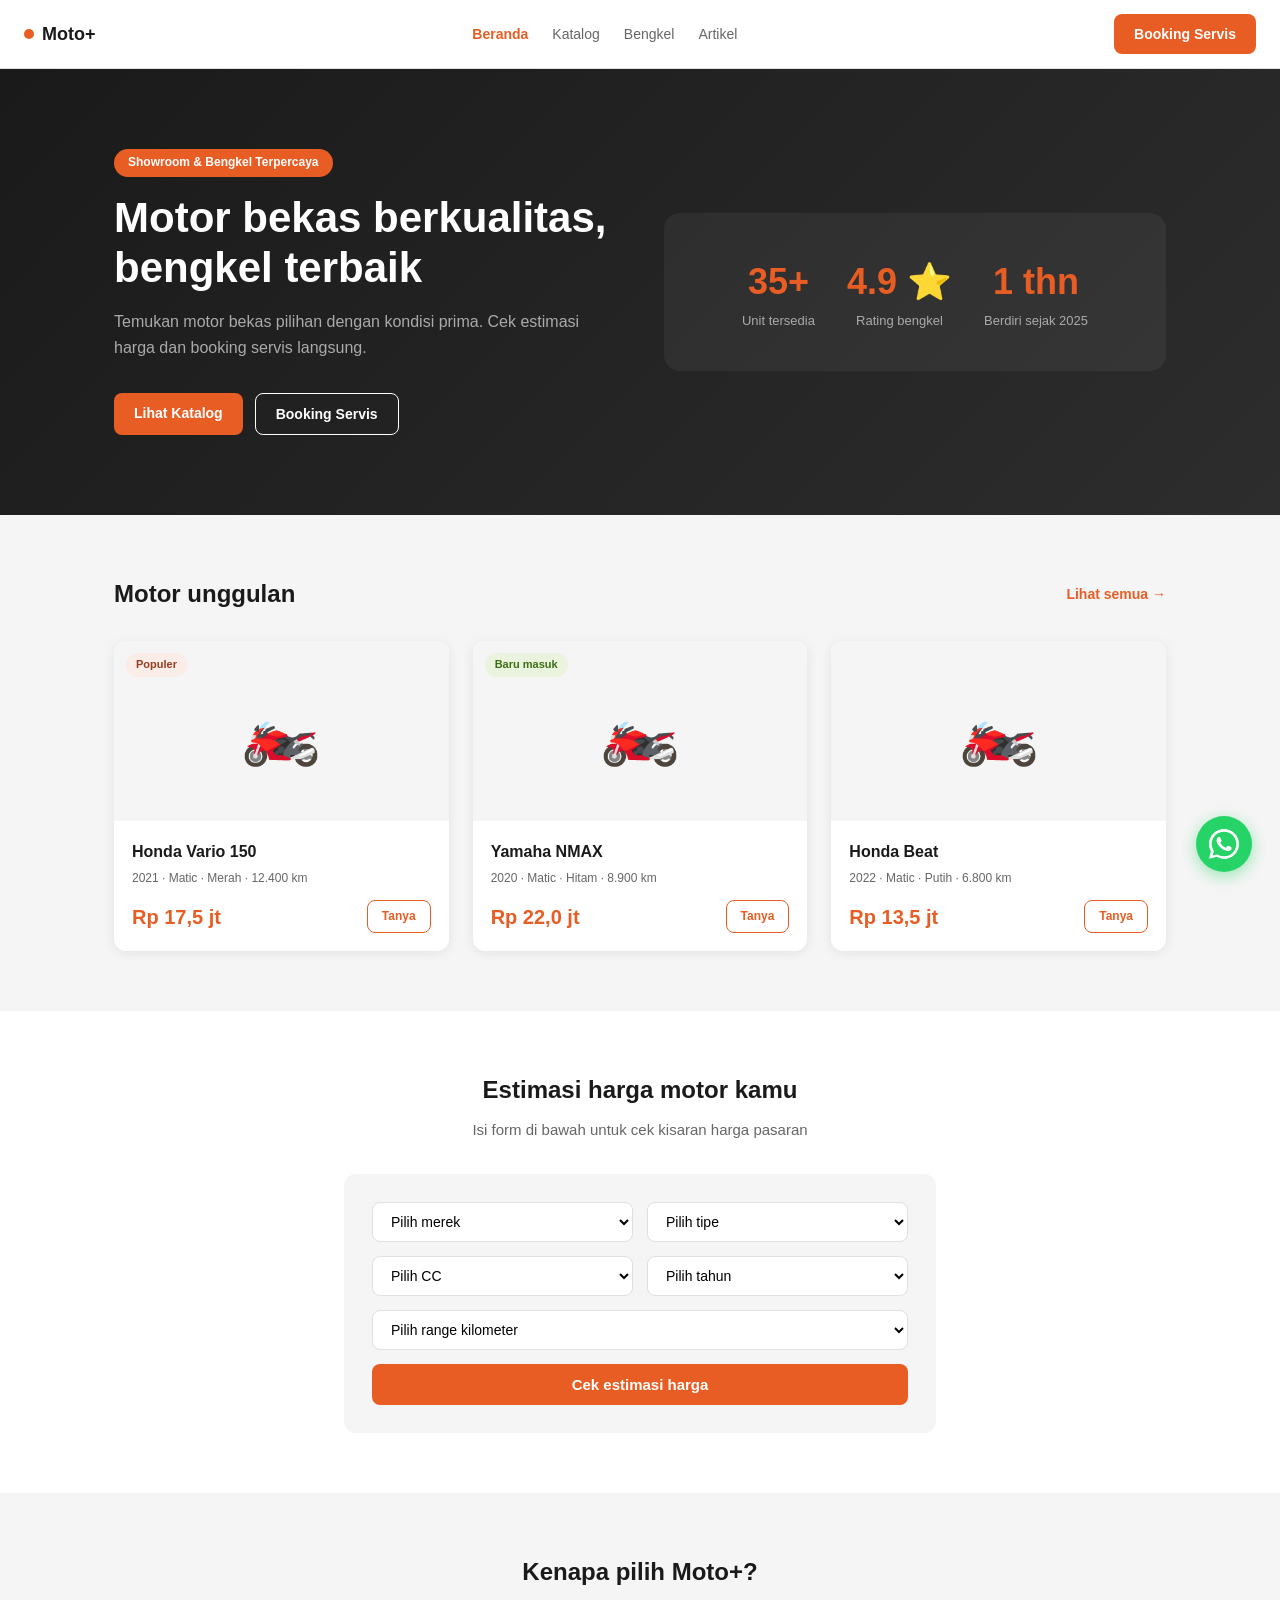
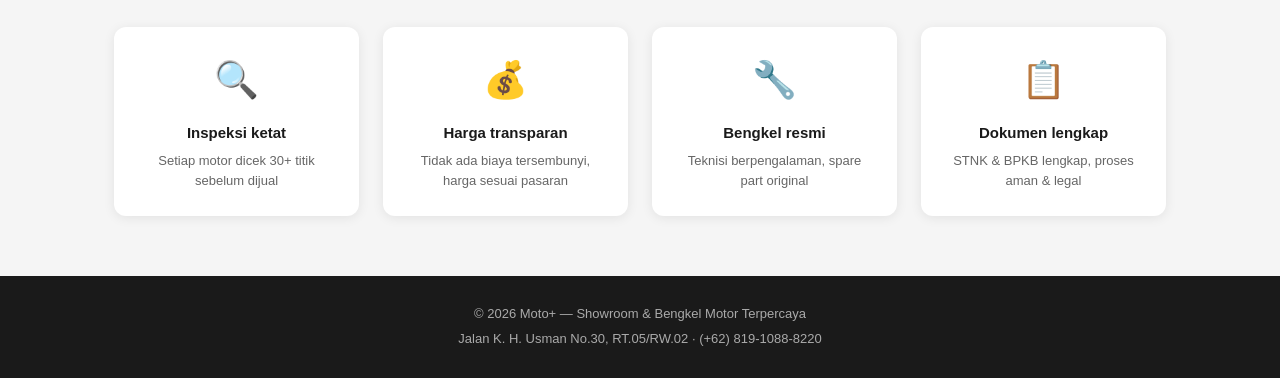
==== index.html @ ccf26aaf "first commit" ====
<!DOCTYPE html>
<html lang="id">
<head>
  <meta charset="UTF-8">
  <meta name="viewport" content="width=device-width, initial-scale=1.0">
  <title>Moto+ — Showroom & Bengkel Motor</title>
  <link rel="stylesheet" href="css/style.css">
</head>
<body>

  <nav class="navbar">
    <a href="index.html" class="logo">
      <span class="logo-dot"></span>
      Moto+
    </a>
    <ul class="nav-links">
      <li><a href="index.html" class="active">Beranda</a></li>
      <li><a href="katalog.html">Katalog</a></li>
      <li><a href="bengkel.html">Bengkel</a></li>
      <li><a href="blog.html">Artikel</a></li>
    </ul>
    <a href="bengkel.html" class="btn btn-primary">Booking Servis</a>
  </nav>

  <!-- HERO -->
  <section style="background: linear-gradient(135deg, #1a1a1a 0%, #2d2d2d 100%); color: white; padding: 80px 0;">
    <div class="container" style="display: flex; align-items: center; gap: 48px;">
      <div style="flex: 1;">
        <div style="background: var(--primary); display: inline-block; padding: 4px 14px; border-radius: 20px; font-size: 12px; font-weight: 600; margin-bottom: 16px;">
          Showroom & Bengkel Terpercaya
        </div>
        <h1 style="font-size: 42px; font-weight: 800; line-height: 1.2; margin-bottom: 16px;">
          Motor bekas berkualitas,<br>bengkel terbaik
        </h1>
        <p style="color: #aaa; font-size: 16px; margin-bottom: 32px;">
          Temukan motor bekas pilihan dengan kondisi prima. Cek estimasi harga dan booking servis langsung.
        </p>
        <div style="display: flex; gap: 12px;">
          <a href="katalog.html" class="btn btn-primary">Lihat Katalog</a>
          <a href="bengkel.html" class="btn" style="color: white; border: 1.5px solid white; background: transparent;">Booking Servis</a>
        </div>
      </div>
      <div style="flex: 1; text-align: center;">
        <div style="background: rgba(255,255,255,0.05); border-radius: var(--radius-lg); padding: 40px; display: flex; gap: 32px; justify-content: center;">
          <div style="text-align: center;">
            <div style="font-size: 36px; font-weight: 800; color: var(--primary);">35+</div>
            <div style="font-size: 13px; color: #aaa;">Unit tersedia</div>
          </div>
          <div style="text-align: center;">
            <div style="font-size: 36px; font-weight: 800; color: var(--primary);">4.9 ⭐</div>
            <div style="font-size: 13px; color: #aaa;">Rating bengkel</div>
          </div>
          <div style="text-align: center;">
            <div style="font-size: 36px; font-weight: 800; color: var(--primary);">1 thn</div>
            <div style="font-size: 13px; color: #aaa;">Berdiri sejak 2025</div>
          </div>
        </div>
      </div>
    </div>
  </section>

  <!-- KATALOG UNGGULAN -->
  <section style="padding: 60px 0;">
    <div class="container">
      <div style="display: flex; justify-content: space-between; align-items: center; margin-bottom: 28px;">
        <h2 style="font-size: 24px; font-weight: 700;">Motor unggulan</h2>
        <a href="katalog.html" style="color: var(--primary); text-decoration: none; font-size: 14px; font-weight: 600;">Lihat semua →</a>
      </div>
      <div style="display: grid; grid-template-columns: repeat(3, 1fr); gap: 24px;">

        <div class="card">
          <div style="background: var(--bg-gray); height: 180px; display: flex; align-items: center; justify-content: center; font-size: 64px; position: relative;">
            🏍️
            <span class="badge badge-hot" style="position: absolute; top: 12px; left: 12px;">Populer</span>
          </div>
          <div style="padding: 18px;">
            <h3 style="font-size: 16px; font-weight: 700; margin-bottom: 4px;">Honda Vario 150</h3>
            <p style="font-size: 12px; color: var(--text-gray); margin-bottom: 12px;">2021 · Matic · Merah · 12.400 km</p>
            <div style="display: flex; justify-content: space-between; align-items: center;">
              <div style="font-size: 20px; font-weight: 800; color: var(--primary);">Rp 17,5 jt</div>
              <a href="bengkel.html" class="btn btn-outline" style="padding: 6px 14px; font-size: 12px;">Tanya</a>
            </div>
          </div>
        </div>

        <div class="card">
          <div style="background: var(--bg-gray); height: 180px; display: flex; align-items: center; justify-content: center; font-size: 64px; position: relative;">
            🏍️
            <span class="badge badge-new" style="position: absolute; top: 12px; left: 12px;">Baru masuk</span>
          </div>
          <div style="padding: 18px;">
            <h3 style="font-size: 16px; font-weight: 700; margin-bottom: 4px;">Yamaha NMAX</h3>
            <p style="font-size: 12px; color: var(--text-gray); margin-bottom: 12px;">2020 · Matic · Hitam · 8.900 km</p>
            <div style="display: flex; justify-content: space-between; align-items: center;">
              <div style="font-size: 20px; font-weight: 800; color: var(--primary);">Rp 22,0 jt</div>
              <a href="bengkel.html" class="btn btn-outline" style="padding: 6px 14px; font-size: 12px;">Tanya</a>
            </div>
          </div>
        </div>

        <div class="card">
          <div style="background: var(--bg-gray); height: 180px; display: flex; align-items: center; justify-content: center; font-size: 64px;">
            🏍️
          </div>
          <div style="padding: 18px;">
            <h3 style="font-size: 16px; font-weight: 700; margin-bottom: 4px;">Honda Beat</h3>
            <p style="font-size: 12px; color: var(--text-gray); margin-bottom: 12px;">2022 · Matic · Putih · 6.800 km</p>
            <div style="display: flex; justify-content: space-between; align-items: center;">
              <div style="font-size: 20px; font-weight: 800; color: var(--primary);">Rp 13,5 jt</div>
              <a href="bengkel.html" class="btn btn-outline" style="padding: 6px 14px; font-size: 12px;">Tanya</a>
            </div>
          </div>
        </div>

      </div>
    </div>
  </section>

  <!-- ESTIMASI HARGA -->
  <section style="background: var(--bg-white); padding: 60px 0;">
    <div class="container" style="max-width: 640px;">
      <h2 style="font-size: 24px; font-weight: 700; margin-bottom: 8px; text-align: center;">Estimasi harga motor kamu</h2>
      <p style="text-align: center; color: var(--text-gray); margin-bottom: 32px;">Isi form di bawah untuk cek kisaran harga pasaran</p>
      <div style="background: var(--bg-gray); border-radius: var(--radius-md); padding: 28px;">
        <div style="display: grid; grid-template-columns: 1fr 1fr; gap: 14px; margin-bottom: 14px;">

          <select id="merek" style="padding: 10px 14px; border: 1px solid var(--border); border-radius: var(--radius-sm); font-size: 14px; background: white;">
            <option value="">Pilih merek</option>
            <option value="honda">Honda</option>
            <option value="yamaha">Yamaha</option>
            <option value="suzuki">Suzuki</option>
            <option value="kawasaki">Kawasaki</option>
          </select>

          <select id="tipe" style="padding: 10px 14px; border: 1px solid var(--border); border-radius: var(--radius-sm); font-size: 14px; background: white;">
            <option value="">Pilih tipe</option>
            <option value="matic">Matic</option>
            <option value="sport">Sport</option>
            <option value="bebek">Bebek</option>
          </select>

          <select id="cc" style="padding: 10px 14px; border: 1px solid var(--border); border-radius: var(--radius-sm); font-size: 14px; background: white;">
            <option value="">Pilih CC</option>
            <option value="tier1">0 – 150 cc</option>
            <option value="tier2">151 – 250 cc</option>
            <option value="tier3">251 – 400 cc</option>
          </select>

          <select id="tahun" style="padding: 10px 14px; border: 1px solid var(--border); border-radius: var(--radius-sm); font-size: 14px; background: white;">
            <option value="">Pilih tahun</option>
            <option value="2024">2024</option>
            <option value="2023">2023</option>
            <option value="2022">2022</option>
            <option value="2021">2021</option>
            <option value="2020">2020</option>
            <option value="2019">2019</option>
            <option value="2018">2018</option>
          </select>

          <select id="km" style="padding: 10px 14px; border: 1px solid var(--border); border-radius: var(--radius-sm); font-size: 14px; background: white; grid-column: span 2;">
            <option value="">Pilih range kilometer</option>
            <option value="rendah">0 – 10.000 km (kondisi baik)</option>
            <option value="sedang">11.000 – 15.000 km (kondisi normal)</option>
            <option value="tinggi">16.000 – 20.000 km (kondisi cukup)</option>
          </select>

        </div>

        <button class="btn btn-primary" style="width: 100%; padding: 12px; font-size: 15px;" onclick="hitungEstimasi()">
          Cek estimasi harga
        </button>

        <div id="hasil-estimasi" style="display: none; margin-top: 20px; background: white; border-radius: var(--radius-sm); padding: 20px; border-left: 4px solid var(--primary);">
          <div style="font-size: 12px; color: var(--text-gray); margin-bottom: 4px;">Estimasi harga pasar</div>
          <div id="harga-hasil" style="font-size: 28px; font-weight: 800; color: var(--primary); margin-bottom: 4px;"></div>
          <div id="desc-hasil" style="font-size: 13px; color: var(--text-gray); margin-bottom: 16px;"></div>
          <button onclick="tanyaWA()" style="display: flex; align-items: center; gap: 10px; background: #25D366; color: white; border: none; border-radius: var(--radius-sm); padding: 10px 20px; font-size: 14px; font-weight: 600; cursor: pointer; width: 100%; justify-content: center;">
            <svg width="20" height="20" viewBox="0 0 24 24" fill="white">
              <path d="M17.472 14.382c-.297-.149-1.758-.867-2.03-.967-.273-.099-.471-.148-.67.15-.197.297-.767.966-.94 1.164-.173.199-.347.223-.644.075-.297-.15-1.255-.463-2.39-1.475-.883-.788-1.48-1.761-1.653-2.059-.173-.297-.018-.458.13-.606.134-.133.298-.347.446-.52.149-.174.198-.298.298-.497.099-.198.05-.371-.025-.52-.075-.149-.669-1.612-.916-2.207-.242-.579-.487-.5-.669-.51-.173-.008-.371-.01-.57-.01-.198 0-.52.074-.792.372-.272.297-1.04 1.016-1.04 2.479 0 1.462 1.065 2.875 1.213 3.074.149.198 2.096 3.2 5.077 4.487.709.306 1.262.489 1.694.625.712.227 1.36.195 1.871.118.571-.085 1.758-.719 2.006-1.413.248-.694.248-1.289.173-1.413-.074-.124-.272-.198-.57-.347z"/>
              <path d="M12 0C5.373 0 0 5.373 0 12c0 2.123.554 4.118 1.528 5.855L.057 23.882l6.198-1.625A11.934 11.934 0 0012 24c6.627 0 12-5.373 12-12S18.627 0 12 0zm0 21.894a9.87 9.87 0 01-5.031-1.378l-.361-.214-3.741.981.999-3.648-.235-.374A9.861 9.861 0 012.106 12C2.106 6.533 6.533 2.106 12 2.106c5.466 0 9.894 4.427 9.894 9.894 0 5.466-4.428 9.894-9.894 9.894z"/>
            </svg>
            Tanya ke admin via WhatsApp
          </button>
        </div>
      </div>
    </div>
  </section>

  <!-- KEUNGGULAN -->
  <section style="padding: 60px 0; background: var(--bg-gray);">
    <div class="container">
      <h2 style="font-size: 24px; font-weight: 700; text-align: center; margin-bottom: 36px;">Kenapa pilih Moto+?</h2>
      <div style="display: grid; grid-template-columns: repeat(4, 1fr); gap: 24px;">
        <div style="background: white; border-radius: var(--radius-md); padding: 24px; text-align: center; box-shadow: var(--shadow);">
          <div style="font-size: 36px; margin-bottom: 12px;">🔍</div>
          <div style="font-weight: 700; margin-bottom: 6px;">Inspeksi ketat</div>
          <div style="font-size: 13px; color: var(--text-gray);">Setiap motor dicek 30+ titik sebelum dijual</div>
        </div>
        <div style="background: white; border-radius: var(--radius-md); padding: 24px; text-align: center; box-shadow: var(--shadow);">
          <div style="font-size: 36px; margin-bottom: 12px;">💰</div>
          <div style="font-weight: 700; margin-bottom: 6px;">Harga transparan</div>
          <div style="font-size: 13px; color: var(--text-gray);">Tidak ada biaya tersembunyi, harga sesuai pasaran</div>
        </div>
        <div style="background: white; border-radius: var(--radius-md); padding: 24px; text-align: center; box-shadow: var(--shadow);">
          <div style="font-size: 36px; margin-bottom: 12px;">🔧</div>
          <div style="font-weight: 700; margin-bottom: 6px;">Bengkel resmi</div>
          <div style="font-size: 13px; color: var(--text-gray);">Teknisi berpengalaman, spare part original</div>
        </div>
        <div style="background: white; border-radius: var(--radius-md); padding: 24px; text-align: center; box-shadow: var(--shadow);">
          <div style="font-size: 36px; margin-bottom: 12px;">📋</div>
          <div style="font-weight: 700; margin-bottom: 6px;">Dokumen lengkap</div>
          <div style="font-size: 13px; color: var(--text-gray);">STNK & BPKB lengkap, proses aman & legal</div>
        </div>
      </div>
    </div>
  </section>

  <!-- FOOTER -->
  <footer class="footer">
    <p>© 2026 Moto+ — Showroom & Bengkel Motor Terpercaya</p>
    <p style="margin-top: 4px;">Jalan K. H. Usman No.30, RT.05/RW.02 · (+62) 819-1088-8220</p>
  </footer>

  <!-- Tombol WA Floating -->
  <a href="https://wa.me/6281910888220?text=Halo%20Admin%20Moto%2B!%20%F0%9F%91%8B%20Saya%20ingin%20bertanya%20mengenai%20motor%20yang%20tersedia.%20Bisa%20dibantu%3F"
     target="_blank"
     title="Chat WhatsApp Admin"
     style="position: fixed; bottom: 28px; right: 28px; width: 56px; height: 56px; background: #25D366; border-radius: 50%; display: flex; align-items: center; justify-content: center; box-shadow: 0 4px 16px rgba(37,211,102,0.45); z-index: 9999; transition: transform 0.2s;"
     onmouseover="this.style.transform='scale(1.12)'"
     onmouseout="this.style.transform='scale(1)'">
    <svg width="30" height="30" viewBox="0 0 24 24" fill="white">
      <path d="M17.472 14.382c-.297-.149-1.758-.867-2.03-.967-.273-.099-.471-.148-.67.15-.197.297-.767.966-.94 1.164-.173.199-.347.223-.644.075-.297-.15-1.255-.463-2.39-1.475-.883-.788-1.48-1.761-1.653-2.059-.173-.297-.018-.458.13-.606.134-.133.298-.347.446-.52.149-.174.198-.298.298-.497.099-.198.05-.371-.025-.52-.075-.149-.669-1.612-.916-2.207-.242-.579-.487-.5-.669-.51-.173-.008-.371-.01-.57-.01-.198 0-.52.074-.792.372-.272.297-1.04 1.016-1.04 2.479 0 1.462 1.065 2.875 1.213 3.074.149.198 2.096 3.2 5.077 4.487.709.306 1.262.489 1.694.625.712.227 1.36.195 1.871.118.571-.085 1.758-.719 2.006-1.413.248-.694.248-1.289.173-1.413-.074-.124-.272-.198-.57-.347z"/>
      <path d="M12 0C5.373 0 0 5.373 0 12c0 2.123.554 4.118 1.528 5.855L.057 23.882l6.198-1.625A11.934 11.934 0 0012 24c6.627 0 12-5.373 12-12S18.627 0 12 0zm0 21.894a9.87 9.87 0 01-5.031-1.378l-.361-.214-3.741.981.999-3.648-.235-.374A9.861 9.861 0 012.106 12C2.106 6.533 6.533 2.106 12 2.106c5.466 0 9.894 4.427 9.894 9.894 0 5.466-4.428 9.894-9.894 9.894z"/>
    </svg>
  </a>

  <script src="js/script.js"></script>
</body>
</html>
---- css/style.css ----
* {
  margin: 0;
  padding: 0;
  box-sizing: border-box;
}

:root {
  --primary: #E85D24;
  --primary-light: #FAECE7;
  --primary-dark: #993C1D;
  --text-dark: #1a1a1a;
  --text-gray: #666666;
  --text-light: #999999;
  --bg-white: #ffffff;
  --bg-gray: #f5f5f5;
  --border: #e0e0e0;
  --radius-sm: 8px;
  --radius-md: 12px;
  --radius-lg: 16px;
  --shadow: 0 2px 12px rgba(0,0,0,0.08);
}

body {
  font-family: 'Segoe UI', Arial, sans-serif;
  font-size: 15px;
  color: var(--text-dark);
  background: var(--bg-gray);
  line-height: 1.6;
}

/* ===== SCROLLBAR ===== */
::-webkit-scrollbar { width: 6px; }
::-webkit-scrollbar-track { background: var(--bg-gray); }
::-webkit-scrollbar-thumb { background: var(--border); border-radius: 3px; }
::-webkit-scrollbar-thumb:hover { background: #bbb; }

/* ===== NAVBAR ===== */
.navbar {
  background: var(--bg-white);
  padding: 14px 24px;
  display: flex;
  align-items: center;
  justify-content: space-between;
  border-bottom: 1px solid var(--border);
  position: sticky;
  top: 0;
  z-index: 100;
}

.logo {
  display: flex;
  align-items: center;
  gap: 8px;
  font-size: 18px;
  font-weight: 700;
  color: var(--text-dark);
  text-decoration: none;
}

.logo-dot {
  width: 10px;
  height: 10px;
  background: var(--primary);
  border-radius: 50%;
  flex-shrink: 0;
}

.nav-links {
  display: flex;
  gap: 24px;
  list-style: none;
}

.nav-links a {
  text-decoration: none;
  color: var(--text-gray);
  font-size: 14px;
  transition: color 0.2s;
}

.nav-links a:hover,
.nav-links a.active {
  color: var(--primary);
  font-weight: 600;
}

/* ===== BUTTON ===== */
.btn {
  padding: 9px 20px;
  border-radius: var(--radius-sm);
  font-size: 14px;
  font-weight: 600;
  cursor: pointer;
  border: none;
  transition: all 0.2s;
  text-decoration: none;
  display: inline-block;
  text-align: center;
}

.btn:hover { opacity: 0.88; transform: translateY(-1px); }
.btn:active { transform: translateY(0); }
.btn-primary { background: var(--primary); color: white; }
.btn-outline {
  background: transparent;
  color: var(--primary);
  border: 1.5px solid var(--primary);
}

/* ===== CONTAINER ===== */
.container {
  max-width: 1100px;
  margin: 0 auto;
  padding: 0 24px;
}

/* ===== CARD ===== */
.card {
  background: var(--bg-white);
  border-radius: var(--radius-md);
  overflow: hidden;
  box-shadow: var(--shadow);
  transition: transform 0.2s, box-shadow 0.2s;
}

.card:hover {
  transform: translateY(-4px);
  box-shadow: 0 8px 24px rgba(0,0,0,0.12);
}

/* ===== BADGE ===== */
.badge {
  display: inline-block;
  padding: 3px 10px;
  border-radius: 20px;
  font-size: 11px;
  font-weight: 600;
}

.badge-hot { background: #FAECE7; color: #993C1D; }
.badge-new { background: #EAF3DE; color: #3B6D11; }

/* ===== FOOTER ===== */
.footer {
  background: var(--text-dark);
  color: #aaa;
  text-align: center;
  padding: 28px 20px;
  font-size: 13px;
  margin-top: 0;
}

.footer a {
  color: var(--primary);
  text-decoration: none;
}

/* ===== SMOOTH SCROLL ===== */
html { scroll-behavior: smooth; }

/* ===== ANIMASI FADE IN ===== */
@keyframes fadeInUp {
  from { opacity: 0; transform: translateY(20px); }
  to   { opacity: 1; transform: translateY(0); }
}

.fade-in {
  animation: fadeInUp 0.5s ease forwards;
}

/* ===== RESPONSIVE MOBILE ===== */
@media (max-width: 768px) {

  /* Navbar mobile */
  .navbar {
    padding: 12px 16px;
    flex-wrap: wrap;
    gap: 10px;
  }

  .nav-links {
    gap: 14px;
    order: 3;
    width: 100%;
    justify-content: center;
    padding: 8px 0 4px;
    border-top: 1px solid var(--border);
  }

  .nav-links a { font-size: 13px; }

  /* Container */
  .container { padding: 0 16px; }

  /* Hero section */
  .hero-flex {
    flex-direction: column !important;
    gap: 28px !important;
    padding: 48px 0 !important;
  }

  .hero-flex h1 {
    font-size: 28px !important;
  }

  .hero-stats {
    gap: 16px !important;
    padding: 24px 16px !important;
  }

  .hero-stats > div > div:first-child {
    font-size: 26px !important;
  }

  /* Grid 4 col → 2 col */
  .grid-4 {
    grid-template-columns: repeat(2, 1fr) !important;
    gap: 14px !important;
  }

  /* Grid 3 col → 1 col */
  .grid-3 {
    grid-template-columns: 1fr !important;
  }

  /* Estimasi form */
  .estimasi-grid {
    grid-template-columns: 1fr !important;
  }

  .estimasi-grid select:last-child {
    grid-column: span 1 !important;
  }

  /* Artikel featured */
  .artikel-featured {
    grid-template-columns: 1fr !important;
  }

  .artikel-featured .thumb {
    min-height: 160px !important;
    font-size: 64px !important;
  }

  .artikel-featured .body {
    padding: 20px !important;
  }

  /* Layanan grid */
  .layanan-grid {
    grid-template-columns: repeat(2, 1fr) !important;
  }

  /* Form row */
  .form-row {
    grid-template-columns: 1fr !important;
  }

  /* Step bar */
  .step-line { width: 28px !important; }
  .step-label { font-size: 10px !important; }

  /* Buttons */
  .btn { padding: 9px 14px; font-size: 13px; }

  /* Harga estimasi */
  #harga-hasil { font-size: 22px !important; }
}

@media (max-width: 480px) {
  .grid-4 {
    grid-template-columns: 1fr !important;
  }

  .hero-flex h1 {
    font-size: 24px !important;
  }

  .hero-flex > div:last-child {
    display: none !important;
  }
}
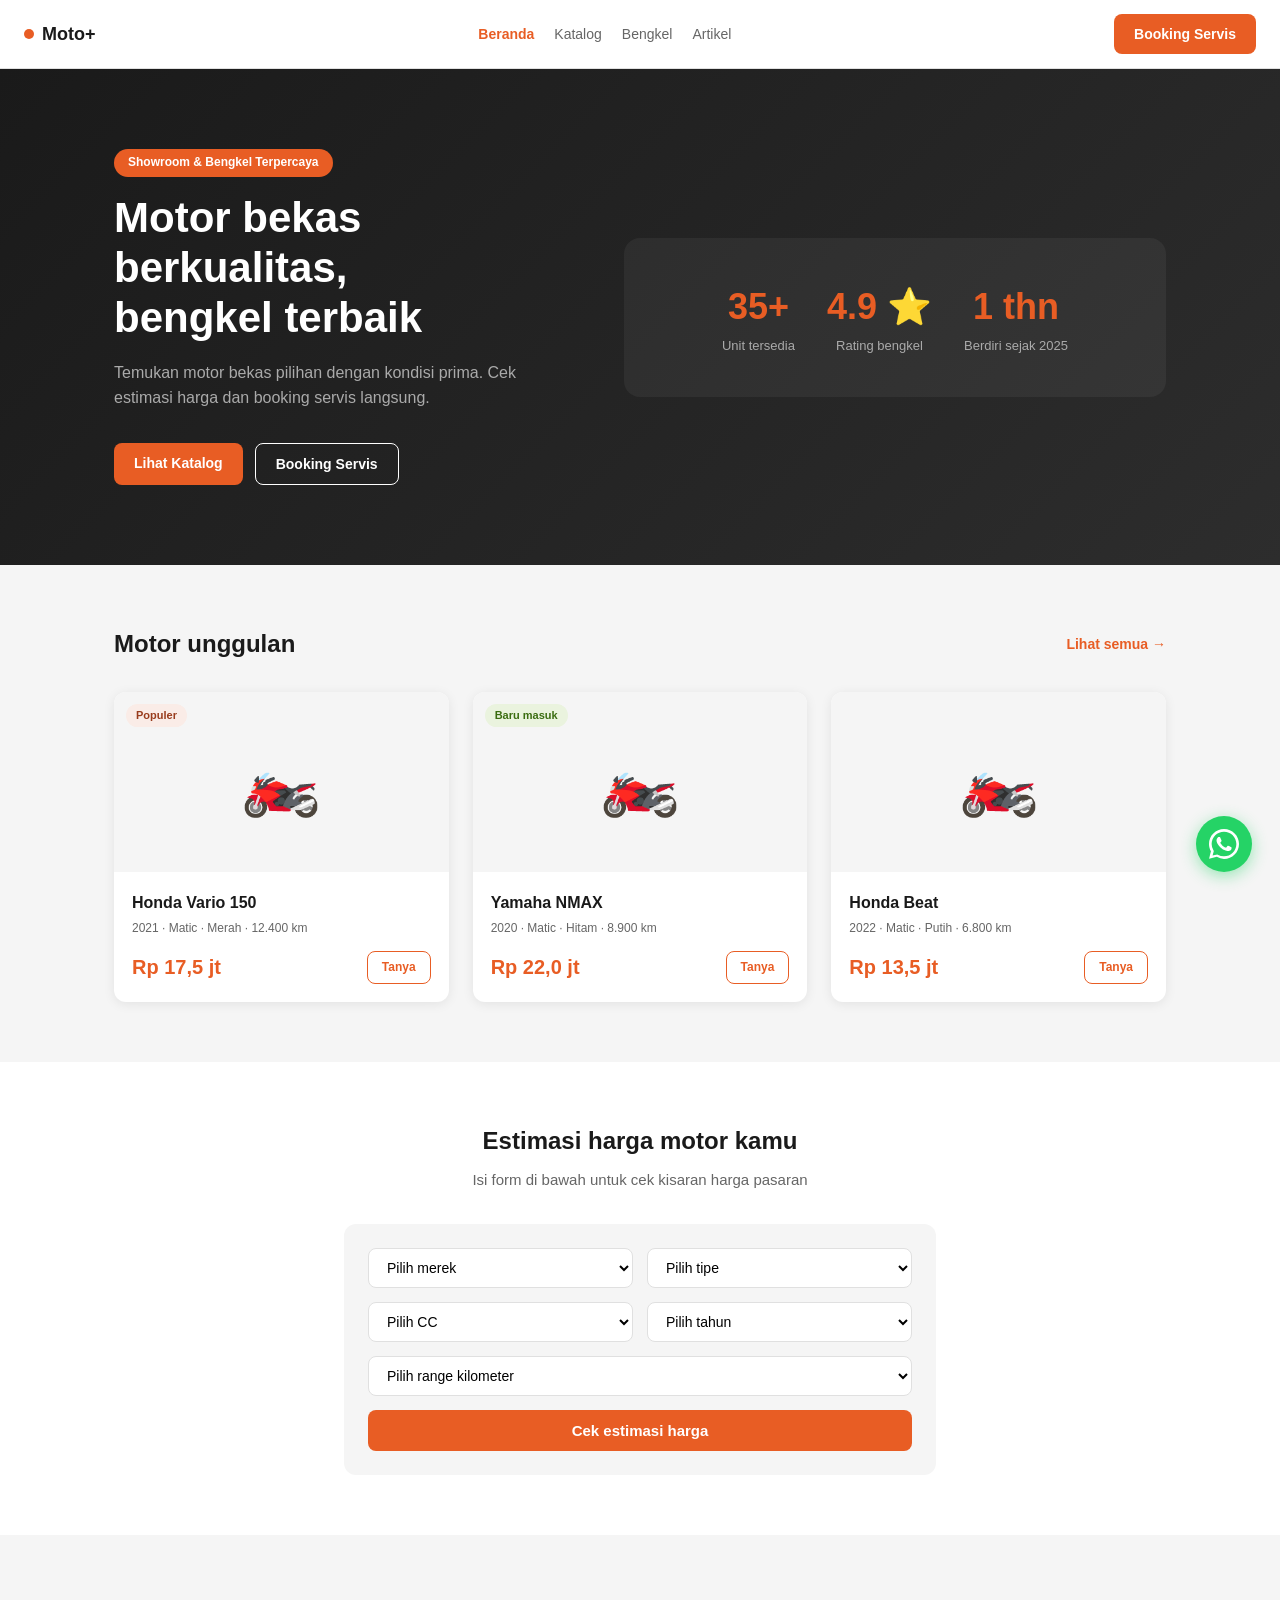
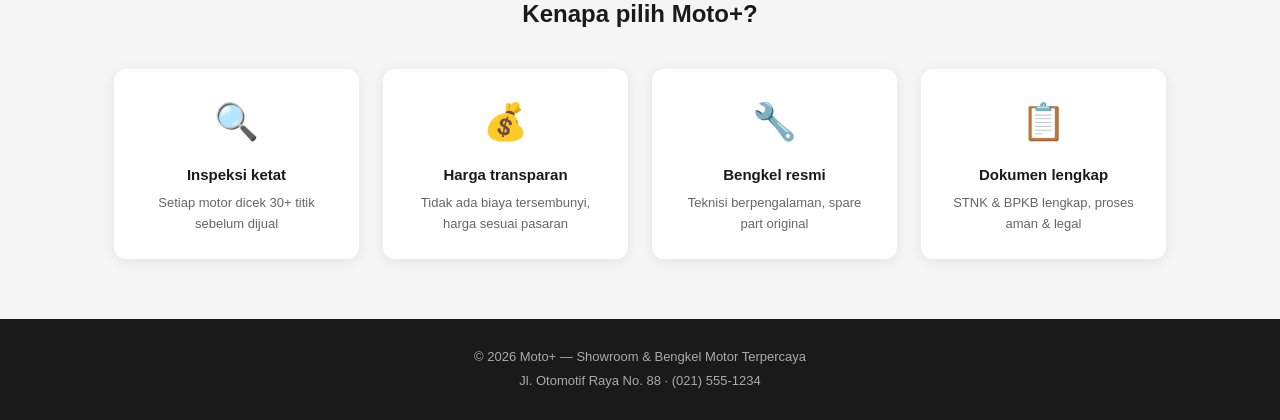
==== commit 02417421: "fix responsive mobile + hamburger menu" ====
--- a/index.html
+++ b/index.html
@@ -19,40 +19,46 @@
       <li><a href="bengkel.html">Bengkel</a></li>
       <li><a href="blog.html">Artikel</a></li>
     </ul>
+    <button class="hamburger" id="hamburger" onclick="toggleMenu()">
+      <span></span><span></span><span></span>
+    </button>
     <a href="bengkel.html" class="btn btn-primary">Booking Servis</a>
+    <ul class="nav-mobile" id="nav-mobile">
+      <li><a href="index.html" class="active">Beranda</a></li>
+      <li><a href="katalog.html">Katalog</a></li>
+      <li><a href="bengkel.html">Bengkel</a></li>
+      <li><a href="blog.html">Artikel</a></li>
+      <li><a href="bengkel.html" style="color:var(--primary); font-weight:700;">Booking Servis →</a></li>
+    </ul>
   </nav>
 
   <!-- HERO -->
-  <section style="background: linear-gradient(135deg, #1a1a1a 0%, #2d2d2d 100%); color: white; padding: 80px 0;">
-    <div class="container" style="display: flex; align-items: center; gap: 48px;">
-      <div style="flex: 1;">
-        <div style="background: var(--primary); display: inline-block; padding: 4px 14px; border-radius: 20px; font-size: 12px; font-weight: 600; margin-bottom: 16px;">
-          Showroom & Bengkel Terpercaya
-        </div>
-        <h1 style="font-size: 42px; font-weight: 800; line-height: 1.2; margin-bottom: 16px;">
-          Motor bekas berkualitas,<br>bengkel terbaik
-        </h1>
-        <p style="color: #aaa; font-size: 16px; margin-bottom: 32px;">
-          Temukan motor bekas pilihan dengan kondisi prima. Cek estimasi harga dan booking servis langsung.
-        </p>
-        <div style="display: flex; gap: 12px;">
-          <a href="katalog.html" class="btn btn-primary">Lihat Katalog</a>
-          <a href="bengkel.html" class="btn" style="color: white; border: 1.5px solid white; background: transparent;">Booking Servis</a>
-        </div>
-      </div>
-      <div style="flex: 1; text-align: center;">
-        <div style="background: rgba(255,255,255,0.05); border-radius: var(--radius-lg); padding: 40px; display: flex; gap: 32px; justify-content: center;">
-          <div style="text-align: center;">
-            <div style="font-size: 36px; font-weight: 800; color: var(--primary);">35+</div>
-            <div style="font-size: 13px; color: #aaa;">Unit tersedia</div>
-          </div>
-          <div style="text-align: center;">
-            <div style="font-size: 36px; font-weight: 800; color: var(--primary);">4.9 ⭐</div>
-            <div style="font-size: 13px; color: #aaa;">Rating bengkel</div>
-          </div>
-          <div style="text-align: center;">
-            <div style="font-size: 36px; font-weight: 800; color: var(--primary);">1 thn</div>
-            <div style="font-size: 13px; color: #aaa;">Berdiri sejak 2025</div>
+  <section class="hero-section">
+    <div class="container">
+      <div class="hero-inner">
+        <div class="hero-text">
+          <div style="background:var(--primary); display:inline-block; padding:4px 14px; border-radius:20px; font-size:12px; font-weight:600; margin-bottom:16px; color:white;">
+            Showroom & Bengkel Terpercaya
+          </div>
+          <h1>Motor bekas berkualitas,<br>bengkel terbaik</h1>
+          <p>Temukan motor bekas pilihan dengan kondisi prima. Cek estimasi harga dan booking servis langsung.</p>
+          <div class="hero-btns">
+            <a href="katalog.html" class="btn btn-primary">Lihat Katalog</a>
+            <a href="bengkel.html" class="btn" style="color:white; border:1.5px solid white; background:transparent;">Booking Servis</a>
+          </div>
+        </div>
+        <div class="hero-stats-box">
+          <div class="hero-stat">
+            <div class="hero-stat-num">35+</div>
+            <div class="hero-stat-lbl">Unit tersedia</div>
+          </div>
+          <div class="hero-stat">
+            <div class="hero-stat-num">4.9 ⭐</div>
+            <div class="hero-stat-lbl">Rating bengkel</div>
+          </div>
+          <div class="hero-stat">
+            <div class="hero-stat-num">1 thn</div>
+            <div class="hero-stat-lbl">Berdiri sejak 2025</div>
           </div>
         </div>
       </div>
@@ -60,54 +66,54 @@
   </section>
 
   <!-- KATALOG UNGGULAN -->
-  <section style="padding: 60px 0;">
+  <section style="padding:60px 0;">
     <div class="container">
-      <div style="display: flex; justify-content: space-between; align-items: center; margin-bottom: 28px;">
-        <h2 style="font-size: 24px; font-weight: 700;">Motor unggulan</h2>
-        <a href="katalog.html" style="color: var(--primary); text-decoration: none; font-size: 14px; font-weight: 600;">Lihat semua →</a>
-      </div>
-      <div style="display: grid; grid-template-columns: repeat(3, 1fr); gap: 24px;">
+      <div style="display:flex; justify-content:space-between; align-items:center; margin-bottom:28px; flex-wrap:wrap; gap:10px;">
+        <h2 style="font-size:24px; font-weight:700;">Motor unggulan</h2>
+        <a href="katalog.html" style="color:var(--primary); text-decoration:none; font-size:14px; font-weight:600;">Lihat semua →</a>
+      </div>
+      <div class="motor-unggulan-grid">
 
         <div class="card">
-          <div style="background: var(--bg-gray); height: 180px; display: flex; align-items: center; justify-content: center; font-size: 64px; position: relative;">
+          <div style="background:var(--bg-gray); height:180px; display:flex; align-items:center; justify-content:center; font-size:64px; position:relative;">
             🏍️
-            <span class="badge badge-hot" style="position: absolute; top: 12px; left: 12px;">Populer</span>
-          </div>
-          <div style="padding: 18px;">
-            <h3 style="font-size: 16px; font-weight: 700; margin-bottom: 4px;">Honda Vario 150</h3>
-            <p style="font-size: 12px; color: var(--text-gray); margin-bottom: 12px;">2021 · Matic · Merah · 12.400 km</p>
-            <div style="display: flex; justify-content: space-between; align-items: center;">
-              <div style="font-size: 20px; font-weight: 800; color: var(--primary);">Rp 17,5 jt</div>
-              <a href="bengkel.html" class="btn btn-outline" style="padding: 6px 14px; font-size: 12px;">Tanya</a>
+            <span class="badge badge-hot" style="position:absolute; top:12px; left:12px;">Populer</span>
+          </div>
+          <div style="padding:18px;">
+            <h3 style="font-size:16px; font-weight:700; margin-bottom:4px;">Honda Vario 150</h3>
+            <p style="font-size:12px; color:var(--text-gray); margin-bottom:12px;">2021 · Matic · Merah · 12.400 km</p>
+            <div style="display:flex; justify-content:space-between; align-items:center;">
+              <div style="font-size:20px; font-weight:800; color:var(--primary);">Rp 17,5 jt</div>
+              <a href="bengkel.html" class="btn btn-outline" style="padding:6px 14px; font-size:12px;">Tanya</a>
             </div>
           </div>
         </div>
 
         <div class="card">
-          <div style="background: var(--bg-gray); height: 180px; display: flex; align-items: center; justify-content: center; font-size: 64px; position: relative;">
+          <div style="background:var(--bg-gray); height:180px; display:flex; align-items:center; justify-content:center; font-size:64px; position:relative;">
             🏍️
-            <span class="badge badge-new" style="position: absolute; top: 12px; left: 12px;">Baru masuk</span>
-          </div>
-          <div style="padding: 18px;">
-            <h3 style="font-size: 16px; font-weight: 700; margin-bottom: 4px;">Yamaha NMAX</h3>
-            <p style="font-size: 12px; color: var(--text-gray); margin-bottom: 12px;">2020 · Matic · Hitam · 8.900 km</p>
-            <div style="display: flex; justify-content: space-between; align-items: center;">
-              <div style="font-size: 20px; font-weight: 800; color: var(--primary);">Rp 22,0 jt</div>
-              <a href="bengkel.html" class="btn btn-outline" style="padding: 6px 14px; font-size: 12px;">Tanya</a>
+            <span class="badge badge-new" style="position:absolute; top:12px; left:12px;">Baru masuk</span>
+          </div>
+          <div style="padding:18px;">
+            <h3 style="font-size:16px; font-weight:700; margin-bottom:4px;">Yamaha NMAX</h3>
+            <p style="font-size:12px; color:var(--text-gray); margin-bottom:12px;">2020 · Matic · Hitam · 8.900 km</p>
+            <div style="display:flex; justify-content:space-between; align-items:center;">
+              <div style="font-size:20px; font-weight:800; color:var(--primary);">Rp 22,0 jt</div>
+              <a href="bengkel.html" class="btn btn-outline" style="padding:6px 14px; font-size:12px;">Tanya</a>
             </div>
           </div>
         </div>
 
         <div class="card">
-          <div style="background: var(--bg-gray); height: 180px; display: flex; align-items: center; justify-content: center; font-size: 64px;">
+          <div style="background:var(--bg-gray); height:180px; display:flex; align-items:center; justify-content:center; font-size:64px;">
             🏍️
           </div>
-          <div style="padding: 18px;">
-            <h3 style="font-size: 16px; font-weight: 700; margin-bottom: 4px;">Honda Beat</h3>
-            <p style="font-size: 12px; color: var(--text-gray); margin-bottom: 12px;">2022 · Matic · Putih · 6.800 km</p>
-            <div style="display: flex; justify-content: space-between; align-items: center;">
-              <div style="font-size: 20px; font-weight: 800; color: var(--primary);">Rp 13,5 jt</div>
-              <a href="bengkel.html" class="btn btn-outline" style="padding: 6px 14px; font-size: 12px;">Tanya</a>
+          <div style="padding:18px;">
+            <h3 style="font-size:16px; font-weight:700; margin-bottom:4px;">Honda Beat</h3>
+            <p style="font-size:12px; color:var(--text-gray); margin-bottom:12px;">2022 · Matic · Putih · 6.800 km</p>
+            <div style="display:flex; justify-content:space-between; align-items:center;">
+              <div style="font-size:20px; font-weight:800; color:var(--primary);">Rp 13,5 jt</div>
+              <a href="bengkel.html" class="btn btn-outline" style="padding:6px 14px; font-size:12px;">Tanya</a>
             </div>
           </div>
         </div>
@@ -117,36 +123,32 @@
   </section>
 
   <!-- ESTIMASI HARGA -->
-  <section style="background: var(--bg-white); padding: 60px 0;">
-    <div class="container" style="max-width: 640px;">
-      <h2 style="font-size: 24px; font-weight: 700; margin-bottom: 8px; text-align: center;">Estimasi harga motor kamu</h2>
-      <p style="text-align: center; color: var(--text-gray); margin-bottom: 32px;">Isi form di bawah untuk cek kisaran harga pasaran</p>
-      <div style="background: var(--bg-gray); border-radius: var(--radius-md); padding: 28px;">
-        <div style="display: grid; grid-template-columns: 1fr 1fr; gap: 14px; margin-bottom: 14px;">
-
-          <select id="merek" style="padding: 10px 14px; border: 1px solid var(--border); border-radius: var(--radius-sm); font-size: 14px; background: white;">
+  <section style="background:var(--bg-white); padding:60px 0;">
+    <div class="container" style="max-width:640px;">
+      <h2 style="font-size:24px; font-weight:700; margin-bottom:8px; text-align:center;">Estimasi harga motor kamu</h2>
+      <p style="text-align:center; color:var(--text-gray); margin-bottom:32px;">Isi form di bawah untuk cek kisaran harga pasaran</p>
+      <div style="background:var(--bg-gray); border-radius:var(--radius-md); padding:24px;">
+        <div class="estimasi-grid">
+          <select id="merek" style="padding:10px 14px; border:1px solid var(--border); border-radius:var(--radius-sm); font-size:14px; background:white;">
             <option value="">Pilih merek</option>
             <option value="honda">Honda</option>
             <option value="yamaha">Yamaha</option>
             <option value="suzuki">Suzuki</option>
             <option value="kawasaki">Kawasaki</option>
           </select>
-
-          <select id="tipe" style="padding: 10px 14px; border: 1px solid var(--border); border-radius: var(--radius-sm); font-size: 14px; background: white;">
+          <select id="tipe" style="padding:10px 14px; border:1px solid var(--border); border-radius:var(--radius-sm); font-size:14px; background:white;">
             <option value="">Pilih tipe</option>
             <option value="matic">Matic</option>
             <option value="sport">Sport</option>
             <option value="bebek">Bebek</option>
           </select>
-
-          <select id="cc" style="padding: 10px 14px; border: 1px solid var(--border); border-radius: var(--radius-sm); font-size: 14px; background: white;">
+          <select id="cc" style="padding:10px 14px; border:1px solid var(--border); border-radius:var(--radius-sm); font-size:14px; background:white;">
             <option value="">Pilih CC</option>
             <option value="tier1">0 – 150 cc</option>
             <option value="tier2">151 – 250 cc</option>
             <option value="tier3">251 – 400 cc</option>
           </select>
-
-          <select id="tahun" style="padding: 10px 14px; border: 1px solid var(--border); border-radius: var(--radius-sm); font-size: 14px; background: white;">
+          <select id="tahun" style="padding:10px 14px; border:1px solid var(--border); border-radius:var(--radius-sm); font-size:14px; background:white;">
             <option value="">Pilih tahun</option>
             <option value="2024">2024</option>
             <option value="2023">2023</option>
@@ -156,29 +158,22 @@
             <option value="2019">2019</option>
             <option value="2018">2018</option>
           </select>
-
-          <select id="km" style="padding: 10px 14px; border: 1px solid var(--border); border-radius: var(--radius-sm); font-size: 14px; background: white; grid-column: span 2;">
+          <select id="km" class="span2" style="padding:10px 14px; border:1px solid var(--border); border-radius:var(--radius-sm); font-size:14px; background:white;">
             <option value="">Pilih range kilometer</option>
             <option value="rendah">0 – 10.000 km (kondisi baik)</option>
             <option value="sedang">11.000 – 15.000 km (kondisi normal)</option>
             <option value="tinggi">16.000 – 20.000 km (kondisi cukup)</option>
           </select>
-
-        </div>
-
-        <button class="btn btn-primary" style="width: 100%; padding: 12px; font-size: 15px;" onclick="hitungEstimasi()">
+        </div>
+        <button class="btn btn-primary" style="width:100%; padding:12px; font-size:15px;" onclick="hitungEstimasi()">
           Cek estimasi harga
         </button>
-
-        <div id="hasil-estimasi" style="display: none; margin-top: 20px; background: white; border-radius: var(--radius-sm); padding: 20px; border-left: 4px solid var(--primary);">
-          <div style="font-size: 12px; color: var(--text-gray); margin-bottom: 4px;">Estimasi harga pasar</div>
-          <div id="harga-hasil" style="font-size: 28px; font-weight: 800; color: var(--primary); margin-bottom: 4px;"></div>
-          <div id="desc-hasil" style="font-size: 13px; color: var(--text-gray); margin-bottom: 16px;"></div>
-          <button onclick="tanyaWA()" style="display: flex; align-items: center; gap: 10px; background: #25D366; color: white; border: none; border-radius: var(--radius-sm); padding: 10px 20px; font-size: 14px; font-weight: 600; cursor: pointer; width: 100%; justify-content: center;">
-            <svg width="20" height="20" viewBox="0 0 24 24" fill="white">
-              <path d="M17.472 14.382c-.297-.149-1.758-.867-2.03-.967-.273-.099-.471-.148-.67.15-.197.297-.767.966-.94 1.164-.173.199-.347.223-.644.075-.297-.15-1.255-.463-2.39-1.475-.883-.788-1.48-1.761-1.653-2.059-.173-.297-.018-.458.13-.606.134-.133.298-.347.446-.52.149-.174.198-.298.298-.497.099-.198.05-.371-.025-.52-.075-.149-.669-1.612-.916-2.207-.242-.579-.487-.5-.669-.51-.173-.008-.371-.01-.57-.01-.198 0-.52.074-.792.372-.272.297-1.04 1.016-1.04 2.479 0 1.462 1.065 2.875 1.213 3.074.149.198 2.096 3.2 5.077 4.487.709.306 1.262.489 1.694.625.712.227 1.36.195 1.871.118.571-.085 1.758-.719 2.006-1.413.248-.694.248-1.289.173-1.413-.074-.124-.272-.198-.57-.347z"/>
-              <path d="M12 0C5.373 0 0 5.373 0 12c0 2.123.554 4.118 1.528 5.855L.057 23.882l6.198-1.625A11.934 11.934 0 0012 24c6.627 0 12-5.373 12-12S18.627 0 12 0zm0 21.894a9.87 9.87 0 01-5.031-1.378l-.361-.214-3.741.981.999-3.648-.235-.374A9.861 9.861 0 012.106 12C2.106 6.533 6.533 2.106 12 2.106c5.466 0 9.894 4.427 9.894 9.894 0 5.466-4.428 9.894-9.894 9.894z"/>
-            </svg>
+        <div id="hasil-estimasi" style="display:none; margin-top:20px; background:white; border-radius:var(--radius-sm); padding:20px; border-left:4px solid var(--primary);">
+          <div style="font-size:12px; color:var(--text-gray); margin-bottom:4px;">Estimasi harga pasar</div>
+          <div id="harga-hasil" style="font-size:24px; font-weight:800; color:var(--primary); margin-bottom:4px;"></div>
+          <div id="desc-hasil" style="font-size:13px; color:var(--text-gray); margin-bottom:16px;"></div>
+          <button onclick="tanyaWA()" style="display:flex; align-items:center; gap:10px; background:#25D366; color:white; border:none; border-radius:var(--radius-sm); padding:10px 20px; font-size:14px; font-weight:600; cursor:pointer; width:100%; justify-content:center;">
+            <svg width="20" height="20" viewBox="0 0 24 24" fill="white"><path d="M17.472 14.382c-.297-.149-1.758-.867-2.03-.967-.273-.099-.471-.148-.67.15-.197.297-.767.966-.94 1.164-.173.199-.347.223-.644.075-.297-.15-1.255-.463-2.39-1.475-.883-.788-1.48-1.761-1.653-2.059-.173-.297-.018-.458.13-.606.134-.133.298-.347.446-.52.149-.174.198-.298.298-.497.099-.198.05-.371-.025-.52-.075-.149-.669-1.612-.916-2.207-.242-.579-.487-.5-.669-.51-.173-.008-.371-.01-.57-.01-.198 0-.52.074-.792.372-.272.297-1.04 1.016-1.04 2.479 0 1.462 1.065 2.875 1.213 3.074.149.198 2.096 3.2 5.077 4.487.709.306 1.262.489 1.694.625.712.227 1.36.195 1.871.118.571-.085 1.758-.719 2.006-1.413.248-.694.248-1.289.173-1.413-.074-.124-.272-.198-.57-.347z"/><path d="M12 0C5.373 0 0 5.373 0 12c0 2.123.554 4.118 1.528 5.855L.057 23.882l6.198-1.625A11.934 11.934 0 0012 24c6.627 0 12-5.373 12-12S18.627 0 12 0zm0 21.894a9.87 9.87 0 01-5.031-1.378l-.361-.214-3.741.981.999-3.648-.235-.374A9.861 9.861 0 012.106 12C2.106 6.533 6.533 2.106 12 2.106c5.466 0 9.894 4.427 9.894 9.894 0 5.466-4.428 9.894-9.894 9.894z"/></svg>
             Tanya ke admin via WhatsApp
           </button>
         </div>
@@ -187,53 +182,54 @@
   </section>
 
   <!-- KEUNGGULAN -->
-  <section style="padding: 60px 0; background: var(--bg-gray);">
+  <section style="padding:60px 0; background:var(--bg-gray);">
     <div class="container">
-      <h2 style="font-size: 24px; font-weight: 700; text-align: center; margin-bottom: 36px;">Kenapa pilih Moto+?</h2>
-      <div style="display: grid; grid-template-columns: repeat(4, 1fr); gap: 24px;">
-        <div style="background: white; border-radius: var(--radius-md); padding: 24px; text-align: center; box-shadow: var(--shadow);">
-          <div style="font-size: 36px; margin-bottom: 12px;">🔍</div>
-          <div style="font-weight: 700; margin-bottom: 6px;">Inspeksi ketat</div>
-          <div style="font-size: 13px; color: var(--text-gray);">Setiap motor dicek 30+ titik sebelum dijual</div>
-        </div>
-        <div style="background: white; border-radius: var(--radius-md); padding: 24px; text-align: center; box-shadow: var(--shadow);">
-          <div style="font-size: 36px; margin-bottom: 12px;">💰</div>
-          <div style="font-weight: 700; margin-bottom: 6px;">Harga transparan</div>
-          <div style="font-size: 13px; color: var(--text-gray);">Tidak ada biaya tersembunyi, harga sesuai pasaran</div>
-        </div>
-        <div style="background: white; border-radius: var(--radius-md); padding: 24px; text-align: center; box-shadow: var(--shadow);">
-          <div style="font-size: 36px; margin-bottom: 12px;">🔧</div>
-          <div style="font-weight: 700; margin-bottom: 6px;">Bengkel resmi</div>
-          <div style="font-size: 13px; color: var(--text-gray);">Teknisi berpengalaman, spare part original</div>
-        </div>
-        <div style="background: white; border-radius: var(--radius-md); padding: 24px; text-align: center; box-shadow: var(--shadow);">
-          <div style="font-size: 36px; margin-bottom: 12px;">📋</div>
-          <div style="font-weight: 700; margin-bottom: 6px;">Dokumen lengkap</div>
-          <div style="font-size: 13px; color: var(--text-gray);">STNK & BPKB lengkap, proses aman & legal</div>
-        </div>
-      </div>
-    </div>
-  </section>
-
-  <!-- FOOTER -->
+      <h2 style="font-size:24px; font-weight:700; text-align:center; margin-bottom:36px;">Kenapa pilih Moto+?</h2>
+      <div class="keunggulan-grid">
+        <div style="background:white; border-radius:var(--radius-md); padding:24px; text-align:center; box-shadow:var(--shadow);">
+          <div style="font-size:36px; margin-bottom:12px;">🔍</div>
+          <div style="font-weight:700; margin-bottom:6px;">Inspeksi ketat</div>
+          <div style="font-size:13px; color:var(--text-gray);">Setiap motor dicek 30+ titik sebelum dijual</div>
+        </div>
+        <div style="background:white; border-radius:var(--radius-md); padding:24px; text-align:center; box-shadow:var(--shadow);">
+          <div style="font-size:36px; margin-bottom:12px;">💰</div>
+          <div style="font-weight:700; margin-bottom:6px;">Harga transparan</div>
+          <div style="font-size:13px; color:var(--text-gray);">Tidak ada biaya tersembunyi, harga sesuai pasaran</div>
+        </div>
+        <div style="background:white; border-radius:var(--radius-md); padding:24px; text-align:center; box-shadow:var(--shadow);">
+          <div style="font-size:36px; margin-bottom:12px;">🔧</div>
+          <div style="font-weight:700; margin-bottom:6px;">Bengkel resmi</div>
+          <div style="font-size:13px; color:var(--text-gray);">Teknisi berpengalaman, spare part original</div>
+        </div>
+        <div style="background:white; border-radius:var(--radius-md); padding:24px; text-align:center; box-shadow:var(--shadow);">
+          <div style="font-size:36px; margin-bottom:12px;">📋</div>
+          <div style="font-weight:700; margin-bottom:6px;">Dokumen lengkap</div>
+          <div style="font-size:13px; color:var(--text-gray);">STNK & BPKB lengkap, proses aman & legal</div>
+        </div>
+      </div>
+    </div>
+  </section>
+
   <footer class="footer">
     <p>© 2026 Moto+ — Showroom & Bengkel Motor Terpercaya</p>
-    <p style="margin-top: 4px;">Jalan K. H. Usman No.30, RT.05/RW.02 · (+62) 819-1088-8220</p>
+    <p style="margin-top:4px;">Jl. Otomotif Raya No. 88 · (021) 555-1234</p>
   </footer>
 
-  <!-- Tombol WA Floating -->
+  <!-- WA Floating -->
   <a href="https://wa.me/6281910888220?text=Halo%20Admin%20Moto%2B!%20%F0%9F%91%8B%20Saya%20ingin%20bertanya%20mengenai%20motor%20yang%20tersedia.%20Bisa%20dibantu%3F"
      target="_blank"
-     title="Chat WhatsApp Admin"
-     style="position: fixed; bottom: 28px; right: 28px; width: 56px; height: 56px; background: #25D366; border-radius: 50%; display: flex; align-items: center; justify-content: center; box-shadow: 0 4px 16px rgba(37,211,102,0.45); z-index: 9999; transition: transform 0.2s;"
+     style="position:fixed; bottom:28px; right:28px; width:56px; height:56px; background:#25D366; border-radius:50%; display:flex; align-items:center; justify-content:center; box-shadow:0 4px 16px rgba(37,211,102,0.45); z-index:9999; transition:transform 0.2s;"
      onmouseover="this.style.transform='scale(1.12)'"
      onmouseout="this.style.transform='scale(1)'">
-    <svg width="30" height="30" viewBox="0 0 24 24" fill="white">
-      <path d="M17.472 14.382c-.297-.149-1.758-.867-2.03-.967-.273-.099-.471-.148-.67.15-.197.297-.767.966-.94 1.164-.173.199-.347.223-.644.075-.297-.15-1.255-.463-2.39-1.475-.883-.788-1.48-1.761-1.653-2.059-.173-.297-.018-.458.13-.606.134-.133.298-.347.446-.52.149-.174.198-.298.298-.497.099-.198.05-.371-.025-.52-.075-.149-.669-1.612-.916-2.207-.242-.579-.487-.5-.669-.51-.173-.008-.371-.01-.57-.01-.198 0-.52.074-.792.372-.272.297-1.04 1.016-1.04 2.479 0 1.462 1.065 2.875 1.213 3.074.149.198 2.096 3.2 5.077 4.487.709.306 1.262.489 1.694.625.712.227 1.36.195 1.871.118.571-.085 1.758-.719 2.006-1.413.248-.694.248-1.289.173-1.413-.074-.124-.272-.198-.57-.347z"/>
-      <path d="M12 0C5.373 0 0 5.373 0 12c0 2.123.554 4.118 1.528 5.855L.057 23.882l6.198-1.625A11.934 11.934 0 0012 24c6.627 0 12-5.373 12-12S18.627 0 12 0zm0 21.894a9.87 9.87 0 01-5.031-1.378l-.361-.214-3.741.981.999-3.648-.235-.374A9.861 9.861 0 012.106 12C2.106 6.533 6.533 2.106 12 2.106c5.466 0 9.894 4.427 9.894 9.894 0 5.466-4.428 9.894-9.894 9.894z"/>
-    </svg>
+    <svg width="30" height="30" viewBox="0 0 24 24" fill="white"><path d="M17.472 14.382c-.297-.149-1.758-.867-2.03-.967-.273-.099-.471-.148-.67.15-.197.297-.767.966-.94 1.164-.173.199-.347.223-.644.075-.297-.15-1.255-.463-2.39-1.475-.883-.788-1.48-1.761-1.653-2.059-.173-.297-.018-.458.13-.606.134-.133.298-.347.446-.52.149-.174.198-.298.298-.497.099-.198.05-.371-.025-.52-.075-.149-.669-1.612-.916-2.207-.242-.579-.487-.5-.669-.51-.173-.008-.371-.01-.57-.01-.198 0-.52.074-.792.372-.272.297-1.04 1.016-1.04 2.479 0 1.462 1.065 2.875 1.213 3.074.149.198 2.096 3.2 5.077 4.487.709.306 1.262.489 1.694.625.712.227 1.36.195 1.871.118.571-.085 1.758-.719 2.006-1.413.248-.694.248-1.289.173-1.413-.074-.124-.272-.198-.57-.347z"/><path d="M12 0C5.373 0 0 5.373 0 12c0 2.123.554 4.118 1.528 5.855L.057 23.882l6.198-1.625A11.934 11.934 0 0012 24c6.627 0 12-5.373 12-12S18.627 0 12 0zm0 21.894a9.87 9.87 0 01-5.031-1.378l-.361-.214-3.741.981.999-3.648-.235-.374A9.861 9.861 0 012.106 12C2.106 6.533 6.533 2.106 12 2.106c5.466 0 9.894 4.427 9.894 9.894 0 5.466-4.428 9.894-9.894 9.894z"/></svg>
   </a>
 
   <script src="js/script.js"></script>
+  <script>
+    function toggleMenu() {
+      document.getElementById('hamburger').classList.toggle('open');
+      document.getElementById('nav-mobile').classList.toggle('open');
+    }
+  </script>
 </body>
 </html>
--- a/css/style.css
+++ b/css/style.css
@@ -1,8 +1,4 @@
-* {
-  margin: 0;
-  padding: 0;
-  box-sizing: border-box;
-}
+* { margin: 0; padding: 0; box-sizing: border-box; }
 
 :root {
   --primary: #E85D24;
@@ -20,6 +16,8 @@
   --shadow: 0 2px 12px rgba(0,0,0,0.08);
 }
 
+html { scroll-behavior: smooth; }
+
 body {
   font-family: 'Segoe UI', Arial, sans-serif;
   font-size: 15px;
@@ -28,11 +26,9 @@
   line-height: 1.6;
 }
 
-/* ===== SCROLLBAR ===== */
 ::-webkit-scrollbar { width: 6px; }
 ::-webkit-scrollbar-track { background: var(--bg-gray); }
 ::-webkit-scrollbar-thumb { background: var(--border); border-radius: 3px; }
-::-webkit-scrollbar-thumb:hover { background: #bbb; }
 
 /* ===== NAVBAR ===== */
 .navbar {
@@ -45,6 +41,8 @@
   position: sticky;
   top: 0;
   z-index: 100;
+  flex-wrap: wrap;
+  gap: 8px;
 }
 
 .logo {
@@ -67,7 +65,7 @@
 
 .nav-links {
   display: flex;
-  gap: 24px;
+  gap: 20px;
   list-style: none;
 }
 
@@ -83,6 +81,55 @@
   color: var(--primary);
   font-weight: 600;
 }
+
+/* ===== HAMBURGER (mobile) ===== */
+.hamburger {
+  display: none;
+  flex-direction: column;
+  gap: 5px;
+  cursor: pointer;
+  padding: 4px;
+  background: none;
+  border: none;
+}
+
+.hamburger span {
+  width: 24px;
+  height: 2px;
+  background: var(--text-dark);
+  border-radius: 2px;
+  transition: all 0.3s;
+  display: block;
+}
+
+.hamburger.open span:nth-child(1) { transform: rotate(45deg) translate(5px, 5px); }
+.hamburger.open span:nth-child(2) { opacity: 0; }
+.hamburger.open span:nth-child(3) { transform: rotate(-45deg) translate(5px, -5px); }
+
+.nav-mobile {
+  display: none;
+  width: 100%;
+  flex-direction: column;
+  gap: 0;
+  border-top: 1px solid var(--border);
+  padding-top: 8px;
+  margin-top: 4px;
+}
+
+.nav-mobile.open { display: flex; }
+
+.nav-mobile a {
+  padding: 12px 4px;
+  color: var(--text-gray);
+  text-decoration: none;
+  font-size: 15px;
+  border-bottom: 1px solid var(--border);
+  transition: color 0.2s;
+}
+
+.nav-mobile a:last-child { border-bottom: none; }
+.nav-mobile a.active,
+.nav-mobile a:hover { color: var(--primary); font-weight: 600; }
 
 /* ===== BUTTON ===== */
 .btn {
@@ -114,6 +161,75 @@
   padding: 0 24px;
 }
 
+/* ===== HERO ===== */
+.hero-section {
+  background: linear-gradient(135deg, #1a1a1a 0%, #2d2d2d 100%);
+  color: white;
+  padding: 80px 0;
+}
+
+.hero-inner {
+  display: flex;
+  align-items: center;
+  gap: 48px;
+}
+
+.hero-text { flex: 1; }
+
+.hero-text h1 {
+  font-size: 42px;
+  font-weight: 800;
+  line-height: 1.2;
+  margin-bottom: 16px;
+}
+
+.hero-text p {
+  color: #aaa;
+  font-size: 16px;
+  margin-bottom: 32px;
+}
+
+.hero-btns { display: flex; gap: 12px; flex-wrap: wrap; }
+
+.hero-stats-box {
+  flex: 1;
+  background: rgba(255,255,255,0.05);
+  border-radius: var(--radius-lg);
+  padding: 40px;
+  display: flex;
+  gap: 32px;
+  justify-content: center;
+  flex-wrap: wrap;
+}
+
+.hero-stat { text-align: center; }
+.hero-stat-num { font-size: 36px; font-weight: 800; color: var(--primary); }
+.hero-stat-lbl { font-size: 13px; color: #aaa; }
+
+/* ===== GRID MOTOR (unggulan) ===== */
+.motor-unggulan-grid {
+  display: grid;
+  grid-template-columns: repeat(3, 1fr);
+  gap: 24px;
+}
+
+/* ===== ESTIMASI ===== */
+.estimasi-grid {
+  display: grid;
+  grid-template-columns: 1fr 1fr;
+  gap: 14px;
+  margin-bottom: 14px;
+}
+
+.estimasi-grid .span2 { grid-column: span 2; }
+
+/* ===== KEUNGGULAN GRID ===== */
+.keunggulan-grid {
+  display: grid;
+  grid-template-columns: repeat(4, 1fr);
+  gap: 24px;
+}
+
 /* ===== CARD ===== */
 .card {
   background: var(--bg-white);
@@ -147,136 +263,273 @@
   text-align: center;
   padding: 28px 20px;
   font-size: 13px;
-  margin-top: 0;
-}
-
-.footer a {
-  color: var(--primary);
-  text-decoration: none;
-}
-
-/* ===== SMOOTH SCROLL ===== */
-html { scroll-behavior: smooth; }
-
-/* ===== ANIMASI FADE IN ===== */
-@keyframes fadeInUp {
-  from { opacity: 0; transform: translateY(20px); }
-  to   { opacity: 1; transform: translateY(0); }
-}
-
-.fade-in {
-  animation: fadeInUp 0.5s ease forwards;
-}
-
-/* ===== RESPONSIVE MOBILE ===== */
+}
+
+/* ===== KATALOG ===== */
+.motor-grid-katalog {
+  display: grid;
+  grid-template-columns: repeat(3, 1fr);
+  gap: 24px;
+}
+
+.filter-bar {
+  display: flex;
+  gap: 10px;
+  flex-wrap: wrap;
+  margin-bottom: 0;
+}
+
+.filter-btn {
+  padding: 8px 18px;
+  border-radius: 20px;
+  border: 1.5px solid var(--border);
+  background: white;
+  color: var(--text-gray);
+  font-size: 13px;
+  font-weight: 600;
+  cursor: pointer;
+  transition: all 0.2s;
+}
+
+.filter-btn:hover,
+.filter-btn.active {
+  background: var(--primary);
+  color: white;
+  border-color: var(--primary);
+}
+
+/* ===== BENGKEL ===== */
+.layanan-grid {
+  display: grid;
+  grid-template-columns: repeat(3, 1fr);
+  gap: 16px;
+  margin-bottom: 28px;
+}
+
+.layanan-card {
+  background: white;
+  border: 2px solid var(--border);
+  border-radius: var(--radius-md);
+  padding: 20px 16px;
+  text-align: center;
+  cursor: pointer;
+  transition: all 0.2s;
+}
+
+.layanan-card:hover,
+.layanan-card.selected {
+  border-color: var(--primary);
+  background: var(--primary-light);
+}
+
+.form-group { margin-bottom: 16px; }
+.form-group label {
+  display: block;
+  font-size: 13px;
+  font-weight: 600;
+  color: var(--text-gray);
+  margin-bottom: 6px;
+}
+
+.form-group input,
+.form-group select,
+.form-group textarea {
+  width: 100%;
+  padding: 11px 14px;
+  border: 1.5px solid var(--border);
+  border-radius: var(--radius-sm);
+  font-size: 14px;
+  font-family: inherit;
+  transition: border-color 0.2s;
+  background: white;
+}
+
+.form-group input:focus,
+.form-group select:focus,
+.form-group textarea:focus {
+  outline: none;
+  border-color: var(--primary);
+}
+
+.form-row { display: grid; grid-template-columns: 1fr 1fr; gap: 16px; }
+
+.step-bar {
+  display: flex;
+  align-items: center;
+  justify-content: center;
+  margin-bottom: 36px;
+}
+
+.step { display: flex; flex-direction: column; align-items: center; gap: 6px; }
+
+.step-circle {
+  width: 36px;
+  height: 36px;
+  border-radius: 50%;
+  background: var(--border);
+  color: var(--text-light);
+  display: flex;
+  align-items: center;
+  justify-content: center;
+  font-weight: 700;
+  font-size: 14px;
+  transition: all 0.3s;
+}
+
+.step.active .step-circle { background: var(--primary); color: white; }
+.step.done .step-circle { background: #22c55e; color: white; }
+.step-label { font-size: 11px; color: var(--text-gray); font-weight: 600; }
+.step.active .step-label { color: var(--primary); }
+
+.step-line {
+  width: 60px;
+  height: 2px;
+  background: var(--border);
+  margin-bottom: 20px;
+  transition: background 0.3s;
+}
+
+.step-line.done { background: #22c55e; }
+
+.panel { display: none; }
+.panel.active { display: block; }
+
+.riwayat-item {
+  background: white;
+  border-radius: var(--radius-md);
+  padding: 16px 20px;
+  display: flex;
+  justify-content: space-between;
+  align-items: center;
+  margin-bottom: 12px;
+  box-shadow: var(--shadow);
+}
+
+.status-badge { padding: 4px 12px; border-radius: 20px; font-size: 12px; font-weight: 600; }
+.status-selesai { background: #dcfce7; color: #15803d; }
+.status-proses  { background: #fef9c3; color: #a16207; }
+.status-antri   { background: #e0f2fe; color: #0369a1; }
+
+/* ===== BLOG ===== */
+.artikel-grid {
+  display: grid;
+  grid-template-columns: repeat(3, 1fr);
+  gap: 24px;
+}
+
+.artikel-featured {
+  background: white;
+  border-radius: var(--radius-lg);
+  overflow: hidden;
+  box-shadow: var(--shadow);
+  display: grid;
+  grid-template-columns: 1fr 1fr;
+  margin-bottom: 48px;
+}
+
+/* ===== LOADING OVERLAY ===== */
+.loading-overlay {
+  display: none;
+  position: fixed;
+  inset: 0;
+  background: rgba(0,0,0,0.45);
+  z-index: 9998;
+  align-items: center;
+  justify-content: center;
+  flex-direction: column;
+  gap: 16px;
+  color: white;
+  font-size: 15px;
+  font-weight: 600;
+}
+.loading-overlay.show { display: flex; }
+.spinner {
+  width: 44px;
+  height: 44px;
+  border: 4px solid rgba(255,255,255,0.3);
+  border-top-color: white;
+  border-radius: 50%;
+  animation: spin 0.8s linear infinite;
+}
+@keyframes spin { to { transform: rotate(360deg); } }
+
+/* ===== MODAL ===== */
+.modal-backdrop {
+  display: none;
+  position: fixed;
+  inset: 0;
+  background: rgba(0,0,0,0.5);
+  z-index: 9990;
+  align-items: center;
+  justify-content: center;
+  padding: 16px;
+}
+.modal-backdrop.show { display: flex; }
+.modal-box {
+  background: white;
+  border-radius: var(--radius-lg);
+  max-width: 680px;
+  width: 100%;
+  max-height: 88vh;
+  overflow-y: auto;
+}
+
+/* ===== RESPONSIVE TABLET (768px) ===== */
 @media (max-width: 768px) {
 
-  /* Navbar mobile */
-  .navbar {
-    padding: 12px 16px;
-    flex-wrap: wrap;
-    gap: 10px;
-  }
-
-  .nav-links {
-    gap: 14px;
-    order: 3;
-    width: 100%;
-    justify-content: center;
-    padding: 8px 0 4px;
-    border-top: 1px solid var(--border);
-  }
-
-  .nav-links a { font-size: 13px; }
+  /* Navbar */
+  .navbar { padding: 12px 16px; }
+  .nav-links { display: none; }
+  .navbar > .btn { display: none; }
+  .hamburger { display: flex; }
 
   /* Container */
   .container { padding: 0 16px; }
 
-  /* Hero section */
-  .hero-flex {
-    flex-direction: column !important;
-    gap: 28px !important;
-    padding: 48px 0 !important;
-  }
-
-  .hero-flex h1 {
-    font-size: 28px !important;
-  }
-
-  .hero-stats {
-    gap: 16px !important;
-    padding: 24px 16px !important;
-  }
-
-  .hero-stats > div > div:first-child {
-    font-size: 26px !important;
-  }
-
-  /* Grid 4 col → 2 col */
-  .grid-4 {
-    grid-template-columns: repeat(2, 1fr) !important;
-    gap: 14px !important;
-  }
-
-  /* Grid 3 col → 1 col */
-  .grid-3 {
-    grid-template-columns: 1fr !important;
-  }
-
-  /* Estimasi form */
-  .estimasi-grid {
-    grid-template-columns: 1fr !important;
-  }
-
-  .estimasi-grid select:last-child {
-    grid-column: span 1 !important;
-  }
-
-  /* Artikel featured */
-  .artikel-featured {
-    grid-template-columns: 1fr !important;
-  }
-
-  .artikel-featured .thumb {
-    min-height: 160px !important;
-    font-size: 64px !important;
-  }
-
-  .artikel-featured .body {
-    padding: 20px !important;
-  }
-
-  /* Layanan grid */
-  .layanan-grid {
-    grid-template-columns: repeat(2, 1fr) !important;
-  }
-
-  /* Form row */
-  .form-row {
-    grid-template-columns: 1fr !important;
-  }
-
-  /* Step bar */
-  .step-line { width: 28px !important; }
-  .step-label { font-size: 10px !important; }
-
-  /* Buttons */
-  .btn { padding: 9px 14px; font-size: 13px; }
-
-  /* Harga estimasi */
-  #harga-hasil { font-size: 22px !important; }
-}
-
+  /* Hero */
+  .hero-section { padding: 40px 0; }
+  .hero-inner { flex-direction: column; gap: 24px; }
+  .hero-text h1 { font-size: 28px; }
+  .hero-text p { font-size: 14px; margin-bottom: 20px; }
+  .hero-stats-box { padding: 24px 16px; gap: 20px; }
+  .hero-stat-num { font-size: 26px; }
+  .hero-stat-lbl { font-size: 11px; }
+
+  /* Grid motor unggulan */
+  .motor-unggulan-grid { grid-template-columns: 1fr; gap: 16px; }
+
+  /* Estimasi */
+  .estimasi-grid { grid-template-columns: 1fr; }
+  .estimasi-grid .span2 { grid-column: span 1; }
+
+  /* Keunggulan */
+  .keunggulan-grid { grid-template-columns: repeat(2, 1fr); gap: 14px; }
+
+  /* Katalog */
+  .motor-grid-katalog { grid-template-columns: repeat(2, 1fr); gap: 14px; }
+
+  /* Bengkel */
+  .layanan-grid { grid-template-columns: repeat(2, 1fr); }
+  .form-row { grid-template-columns: 1fr; }
+  .step-line { width: 28px; }
+  .step-label { font-size: 9px; }
+
+  /* Blog */
+  .artikel-grid { grid-template-columns: 1fr; }
+  .artikel-featured { grid-template-columns: 1fr; }
+
+  /* Section padding */
+  section { padding-top: 36px !important; padding-bottom: 36px !important; }
+}
+
+/* ===== RESPONSIVE HP KECIL (480px) ===== */
 @media (max-width: 480px) {
-  .grid-4 {
-    grid-template-columns: 1fr !important;
-  }
-
-  .hero-flex h1 {
-    font-size: 24px !important;
-  }
-
-  .hero-flex > div:last-child {
-    display: none !important;
-  }
+  .hero-text h1 { font-size: 22px; }
+  .hero-stats-box { gap: 12px; }
+  .hero-stat-num { font-size: 22px; }
+  .keunggulan-grid { grid-template-columns: 1fr; }
+  .motor-grid-katalog { grid-template-columns: 1fr; }
+  .layanan-grid { grid-template-columns: repeat(2, 1fr); }
+  .step-circle { width: 28px; height: 28px; font-size: 12px; }
+  .step-line { width: 18px; }
 }
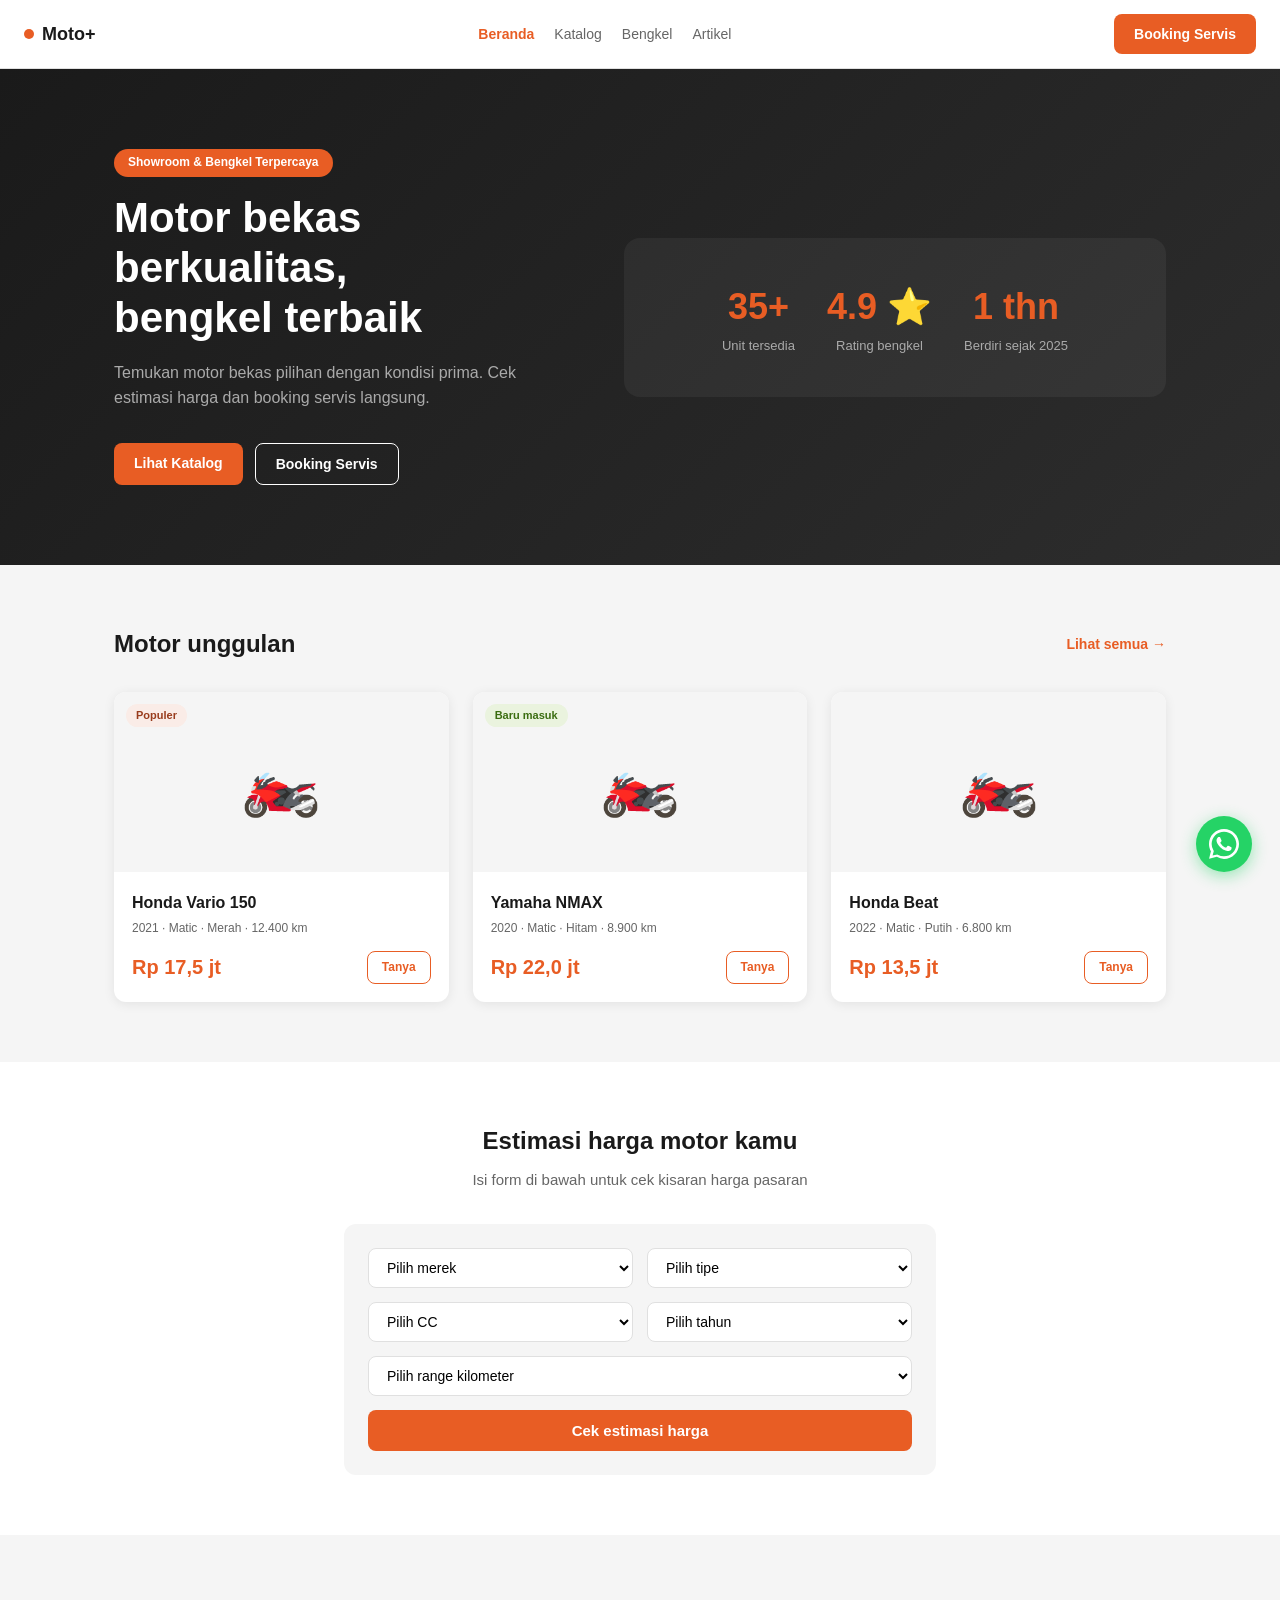
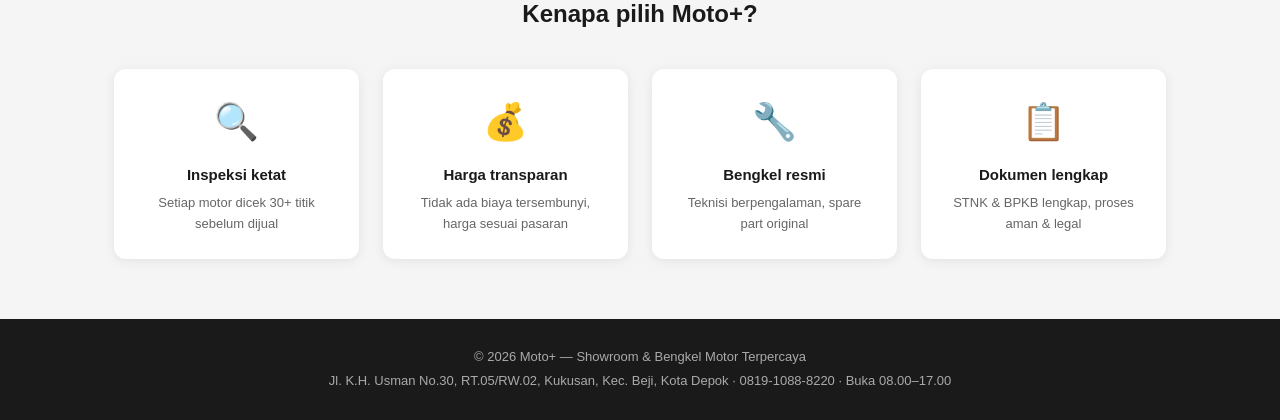
==== commit 4bc00dbb: "fix alamat showroom" ====
--- a/index.html
+++ b/index.html
@@ -212,7 +212,7 @@
 
   <footer class="footer">
     <p>© 2026 Moto+ — Showroom & Bengkel Motor Terpercaya</p>
-    <p style="margin-top:4px;">Jl. Otomotif Raya No. 88 · (021) 555-1234</p>
+    <p style="margin-top:4px;">Jl. K.H. Usman No.30, RT.05/RW.02, Kukusan, Kec. Beji, Kota Depok · 0819-1088-8220 · Buka 08.00–17.00</p>
   </footer>
 
   <!-- WA Floating -->
